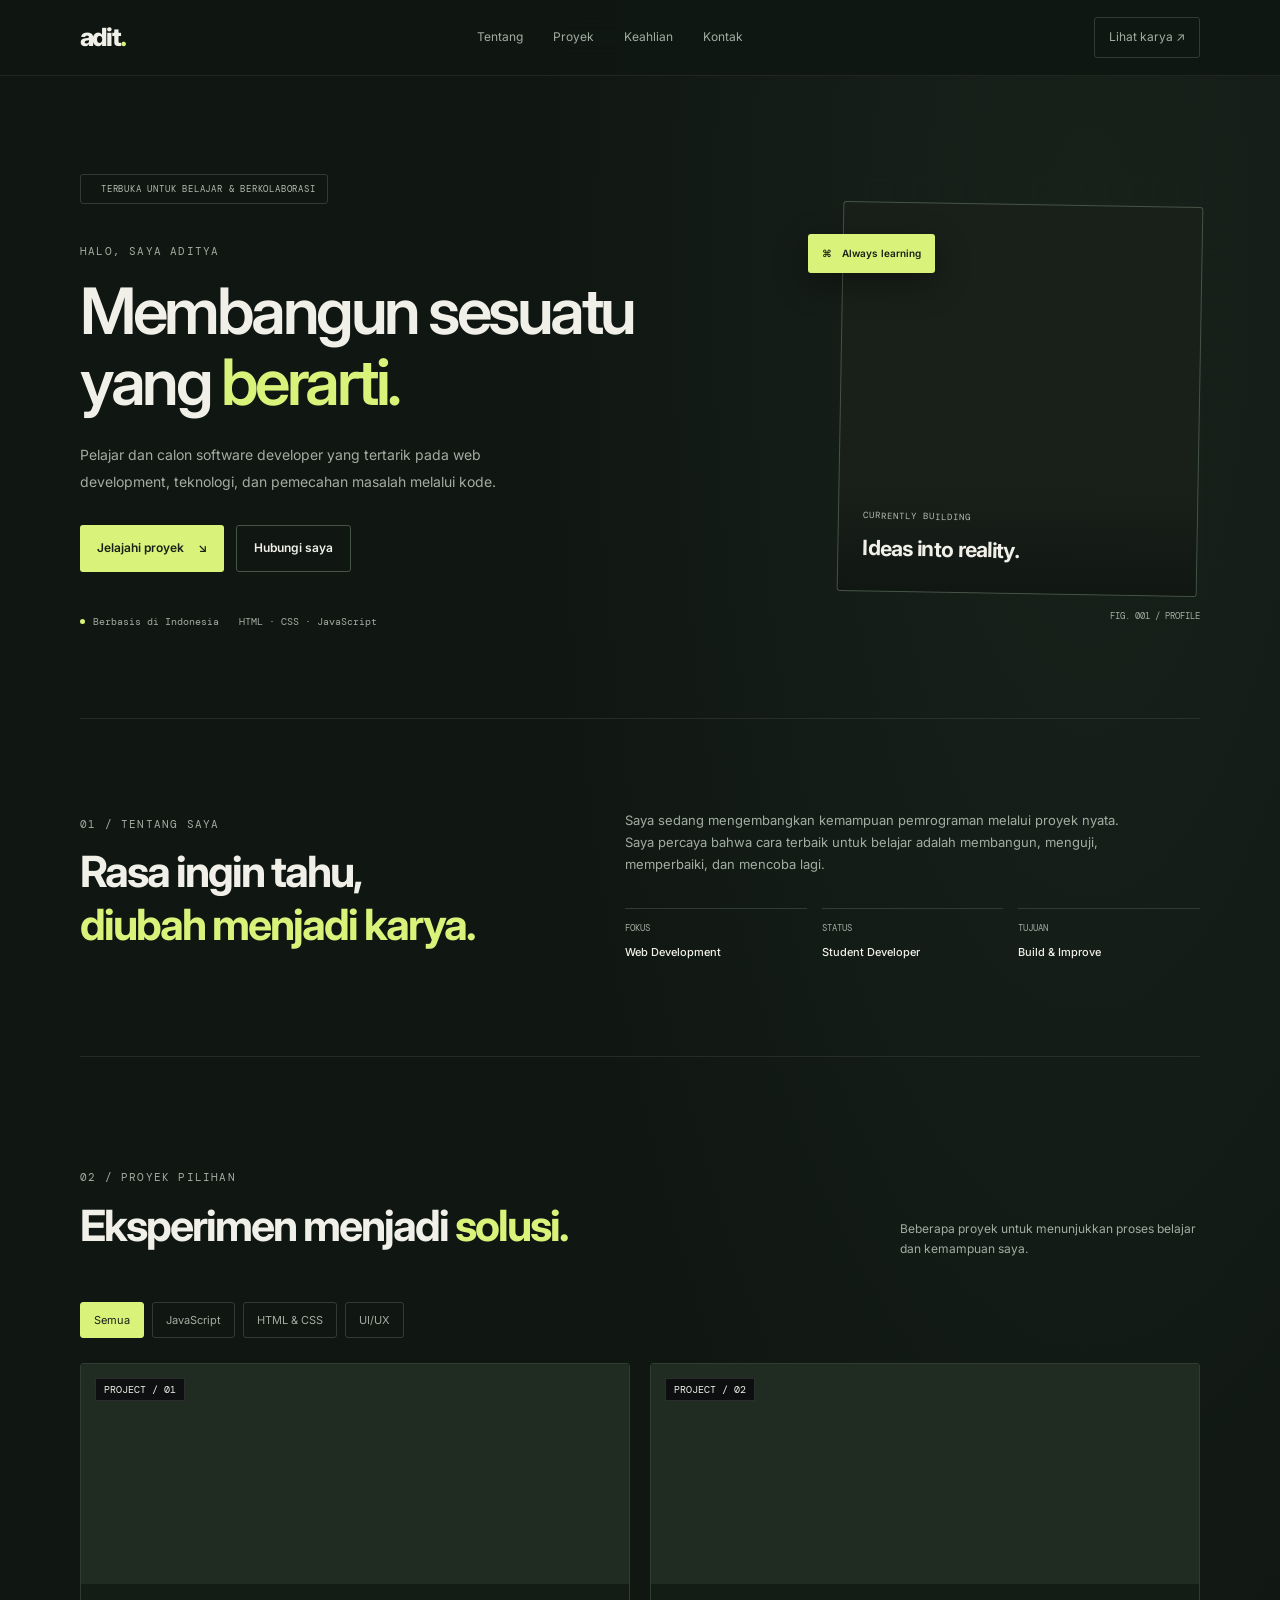
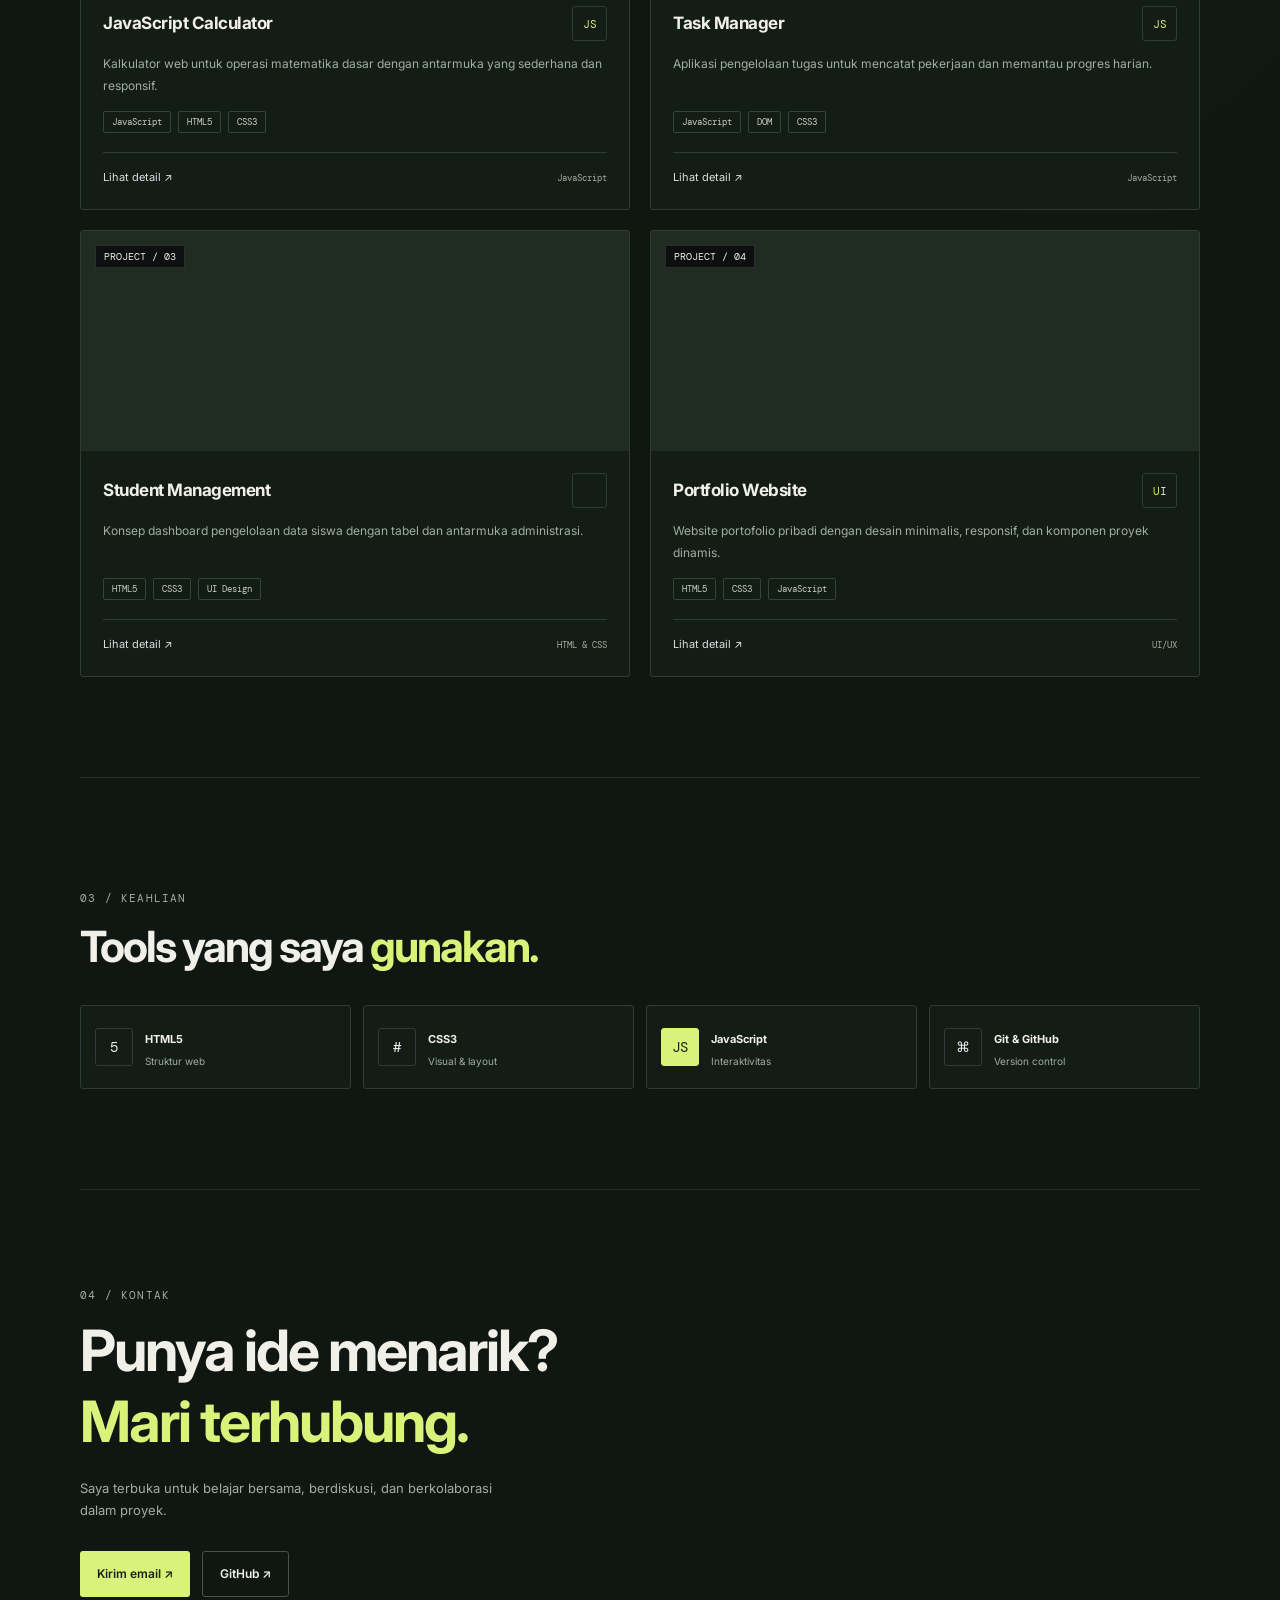
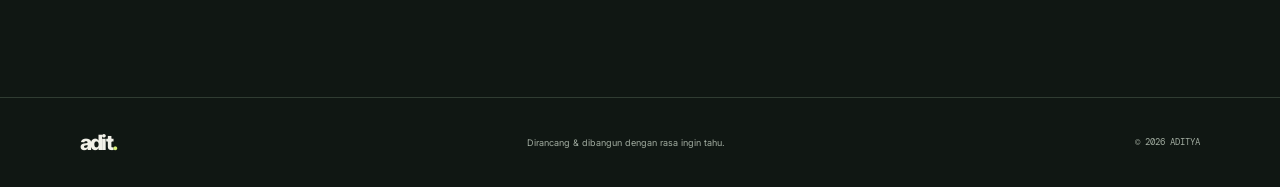
==== index.html @ 9480de7c "Initial commit: portfolio website" ====
<!doctype html>
<html lang="id">
  <head>
    <meta charset="UTF-8" />
    <meta name="viewport" content="width=device-width, initial-scale=1.0" />
    <meta name="theme-color" content="#0b0b0d" />
    <meta
      name="description"
      content="Portofolio Aditya — Web Developer yang membangun proyek digital."
    />
    <title>Aditya — Developer Portfolio</title>

    <link rel="preconnect" href="https://fonts.googleapis.com" />
    <link rel="preconnect" href="https://fonts.gstatic.com" crossorigin />
    <link
      href="https://fonts.googleapis.com/css2?family=DM+Mono:wght@400;500&family=Inter:wght@400;500;600;700;800&display=swap"
      rel="stylesheet"
    />
    <link rel="stylesheet" href="style.css" />
  </head>
  <body>
    <header class="navbar">
      <a class="brand" href="#home">adit<span>.</span></a>
      <nav>
        <a href="#about">Tentang</a>
        <a href="#projects">Proyek</a>
        <a href="#skills">Keahlian</a>
        <a href="#contact">Kontak</a>
      </nav>
      <a class="nav-cta" href="#projects">Lihat karya ↗</a>
    </header>

    <main>
      <section class="hero section" id="home">
        <div class="hero-copy">
          <div class="status">
            <span></span> TERBUKA UNTUK BELAJAR & BERKOLABORASI
          </div>
          <p class="eyebrow">HALO, SAYA ADITYA</p>
          <h1>Membangun sesuatu<br />yang <span>berarti.</span></h1>
          <p class="hero-desc">
            Pelajar dan calon software developer yang tertarik pada web
            development, teknologi, dan pemecahan masalah melalui kode.
          </p>
          <div class="hero-actions">
            <a class="button button-primary" href="#projects"
              >Jelajahi proyek <span>↘</span></a
            >
            <a class="button button-ghost" href="#contact">Hubungi saya</a>
          </div>
          <div class="hero-meta">
            <span><i></i> Berbasis di Indonesia</span>
            <span>HTML · CSS · JavaScript</span>
          </div>
        </div>

        <div class="hero-visual">
          <div class="visual-grid"></div>
          <div class="profile-frame">
            <!-- Ganti URL ini dengan foto kamu nanti -->
            <img
              src="https://images.unsplash.com/photo-1517841905240-472988babdf9?auto=format&fit=crop&w=700&q=80"
              alt="Foto profil sementara"
              onerror="this.style.display = 'none'"
            />
            <div class="profile-overlay">
              <span class="mono">CURRENTLY BUILDING</span>
              <strong>Ideas into reality.</strong>
            </div>
          </div>
          <div class="floating-card"><span>⌘</span> Always learning</div>
          <span class="visual-index mono">FIG. 001 / PROFILE</span>
        </div>
      </section>

      <section class="about section" id="about">
        <div class="section-heading">
          <p class="eyebrow">01 / TENTANG SAYA</p>
          <h2>Rasa ingin tahu,<br /><span>diubah menjadi karya.</span></h2>
        </div>
        <div class="about-content">
          <p>
            Saya sedang mengembangkan kemampuan pemrograman melalui proyek
            nyata. Saya percaya bahwa cara terbaik untuk belajar adalah
            membangun, menguji, memperbaiki, dan mencoba lagi.
          </p>
          <div class="about-facts">
            <div>
              <span class="mono">FOKUS</span><strong>Web Development</strong>
            </div>
            <div>
              <span class="mono">STATUS</span><strong>Student Developer</strong>
            </div>
            <div>
              <span class="mono">TUJUAN</span><strong>Build & Improve</strong>
            </div>
          </div>
        </div>
      </section>

      <section class="projects section" id="projects">
        <div class="section-heading project-heading">
          <div>
            <p class="eyebrow">02 / PROYEK PILIHAN</p>
            <h2>Eksperimen menjadi <span>solusi.</span></h2>
          </div>
          <p class="section-note">
            Beberapa proyek untuk menunjukkan proses belajar dan kemampuan saya.
          </p>
        </div>

        <div class="filters" id="filters">
          <button class="filter active" data-filter="all">Semua</button>
          <button class="filter" data-filter="JavaScript">JavaScript</button>
          <button class="filter" data-filter="HTML & CSS">HTML & CSS</button>
          <button class="filter" data-filter="UI/UX">UI/UX</button>
        </div>
        <div class="project-grid" id="project-grid"></div>
      </section>

      <section class="skills section" id="skills">
        <div class="section-heading">
          <p class="eyebrow">03 / KEAHLIAN</p>
          <h2>Tools yang saya <span>gunakan.</span></h2>
        </div>
        <div class="skills-grid">
          <div class="skill">
            <span class="skill-icon">5</span>
            <div>
              <strong>HTML5</strong>
              <p>Struktur web</p>
            </div>
          </div>
          <div class="skill">
            <span class="skill-icon">#</span>
            <div>
              <strong>CSS3</strong>
              <p>Visual & layout</p>
            </div>
          </div>
          <div class="skill">
            <span class="skill-icon js-icon">JS</span>
            <div>
              <strong>JavaScript</strong>
              <p>Interaktivitas</p>
            </div>
          </div>
          <div class="skill">
            <span class="skill-icon">⌘</span>
            <div>
              <strong>Git & GitHub</strong>
              <p>Version control</p>
            </div>
          </div>
        </div>
      </section>

      <section class="contact section" id="contact">
        <p class="eyebrow">04 / KONTAK</p>
        <h2>Punya ide menarik?<br /><span>Mari terhubung.</span></h2>
        <p>
          Saya terbuka untuk belajar bersama, berdiskusi, dan berkolaborasi
          dalam proyek.
        </p>
        <div class="contact-actions">
          <a
            class="button button-primary"
            id="email-link"
            href="mailto:emailkamu@example.com"
            >Kirim email ↗</a
          >
          <a
            class="button button-ghost"
            id="github-link"
            href="https://github.com/"
            target="_blank"
            rel="noopener noreferrer"
            >GitHub ↗</a
          >
        </div>
      </section>
    </main>

    <footer>
      <a class="brand" href="#home">adit<span>.</span></a>
      <p>Dirancang & dibangun dengan rasa ingin tahu.</p>
      <span class="mono">© <span id="year"></span> ADITYA</span>
    </footer>

    <dialog id="project-dialog">
      <div class="dialog-top">
        <span class="eyebrow">DETAIL PROYEK</span>
        <button class="close-dialog" aria-label="Tutup detail">✕</button>
      </div>
      <div id="dialog-content"></div>
    </dialog>

    <script src="script.js"></script>
  </body>
</html>
---- style.css ----
﻿:root {
  --bg: #101713;
  --panel: #171f19;
  --panel-hover: #202b22;
  --text: #f1f0e8;
  --muted: #a2ada1;
  --line: #303c32;
  --accent: #d9f27a;
  --font: "Inter", sans-serif;
  --mono: "DM Mono", monospace;
}

* {
  box-sizing: border-box;
}

html {
  scroll-behavior: smooth;
  scroll-padding-top: 90px;
}

body {
  margin: 0;
  background:
    radial-gradient(ellipse at 85% 8%, #26372a55, transparent 36%), var(--bg);
  color: var(--text);
  font-family: var(--font);
  line-height: 1.7;
  -webkit-font-smoothing: antialiased;
  overflow-wrap: break-word;
}

a {
  color: inherit;
  text-decoration: none;
}

button {
  font: inherit;
}

::selection {
  background: var(--accent);
  color: #111;
}

.mono,
.eyebrow {
  font-family: var(--mono);
}

span {
  color: inherit;
}

.section {
  width: min(1120px, calc(100% - 64px));
  margin-inline: auto;
}

.eyebrow {
  color: var(--muted);
  font-size: 11px;
  letter-spacing: 1.2px;
}

.navbar {
  height: 76px;
  padding: 0 max(32px, calc((100vw - 1120px) / 2));
  border-bottom: 1px solid #ffffff12;
  display: flex;
  align-items: center;
  justify-content: space-between;
  position: sticky;
  top: 0;
  z-index: 10;
  background: rgb(16 23 19 / 96%);
  backdrop-filter: blur(16px);
}

.brand {
  font-size: 25px;
  font-weight: 800;
  letter-spacing: -1.8px;
}

.brand span {
  color: var(--accent);
}

.navbar nav {
  display: flex;
  gap: 30px;
}

.navbar nav a,
.nav-cta {
  font-size: 12px;
  color: var(--muted);
  transition: color 0.2s;
}

.navbar nav a {
  padding: 8px 0;
}

.navbar nav a:hover,
.navbar nav a:focus-visible,
.nav-cta:hover {
  color: var(--accent);
}

.nav-cta {
  border: 1px solid var(--line);
  border-radius: 3px;
  padding: 9px 14px;
}

.hero {
  min-height: 620px;
  padding-top: 94px;
  padding-bottom: 90px;
  display: grid;
  grid-template-columns: 1.2fr 0.8fr;
  align-items: center;
  gap: 56px;
}

.status {
  display: inline-flex;
  gap: 9px;
  align-items: center;
  margin-bottom: 27px;
  padding: 8px 11px;
  border: 1px solid var(--line);
  border-radius: 3px;
  color: #b0bdb0;
  font: 9px var(--mono);
  letter-spacing: 0.8px;
}

.status i {
  width: 7px;
  height: 7px;
  border-radius: 50%;
  background: var(--accent);
  box-shadow: 0 0 12px #d9f27a40;
}

.hero h1 {
  margin: 14px 0 24px;
  font-size: clamp(42px, 5vw, 64px);
  line-height: 1.12;
  letter-spacing: -3.5px;
  font-weight: 600;
}

.hero h1 span,
h2 span {
  color: var(--accent);
}

.hero-desc {
  max-width: 470px;
  color: var(--muted);
  font-size: 14px;
  line-height: 1.9;
}

.hero-actions,
.contact-actions {
  display: flex;
  flex-wrap: wrap;
  gap: 12px;
  margin-top: 30px;
}

.button {
  display: inline-flex;
  align-items: center;
  gap: 14px;
  padding: 12px 17px;
  border-radius: 3px;
  font-size: 12px;
  font-weight: 600;
  transition: 0.2s;
}

.button-primary {
  background: var(--accent);
  color: #182017;
}

.button-primary:hover {
  background: #e5f8a9;
  transform: translateY(-2px);
}

.button-ghost {
  border: 1px solid #465448;
  color: var(--text);
}

.button-ghost:hover {
  background: var(--panel-hover);
}

.hero-meta {
  display: flex;
  flex-wrap: wrap;
  gap: 20px;
  margin-top: 43px;
  color: var(--muted);
  font: 10px var(--mono);
}

.hero-meta span:first-child {
  display: flex;
  align-items: center;
  gap: 8px;
}

.hero-meta i {
  width: 5px;
  height: 5px;
  border-radius: 50%;
  background: var(--accent);
}

.hero-visual {
  position: relative;
  justify-self: end;
  width: 100%;
  max-width: 360px;
}

.visual-grid {
  position: absolute;
  inset: -25px -25px 25px 25px;
  opacity: 0.2;
  background-image:
    linear-gradient(#29292e 1px, transparent 1px),
    linear-gradient(90deg, #29292e 1px, transparent 1px);
  background-size: 24px 24px;
}

.profile-frame {
  position: relative;
  height: 390px;
  overflow: hidden;
  border: 1px solid #465448;
  border-radius: 3px;
  background: #191f19;
  transform: rotate(1deg);
}

.profile-frame img {
  width: 100%;
  height: 100%;
  object-fit: cover;
  filter: grayscale(35%) brightness(0.75) sepia(10%);
}

.profile-overlay {
  position: absolute;
  inset: auto 0 0;
  display: grid;
  gap: 7px;
  padding: 24px;
  background: linear-gradient(transparent, #101713f5);
}

.profile-overlay .mono {
  color: #b3bdb0;
  font-size: 9px;
  letter-spacing: 1px;
}

.profile-overlay strong {
  font-size: 21px;
  letter-spacing: -0.7px;
}

.floating-card {
  position: absolute;
  top: 30px;
  left: -32px;
  padding: 11px 14px;
  background: var(--accent);
  color: #182017;
  border-radius: 3px;
  box-shadow: 0 10px 35px #0005;
  font-size: 10px;
  font-weight: 600;
}

.floating-card span {
  margin-right: 7px;
}

.visual-index {
  position: absolute;
  right: 0;
  bottom: -30px;
  color: var(--muted);
  font-size: 9px;
}

.about {
  display: grid;
  grid-template-columns: 0.9fr 1.1fr;
  gap: 75px;
  padding-top: 85px;
  padding-bottom: 85px;
  border-top: 1px solid #ffffff15;
  border-bottom: 1px solid #ffffff15;
}

h2 {
  margin: 12px 0 20px;
  font-size: clamp(30px, 3.4vw, 43px);
  line-height: 1.23;
  letter-spacing: -2px;
}

.about-content > p {
  max-width: 510px;
  margin-top: 5px;
  color: var(--muted);
  font-size: 13px;
}

.about-facts {
  display: grid;
  grid-template-columns: repeat(3, minmax(0, 1fr));
  gap: 15px;
  margin-top: 33px;
}

.about-facts div {
  display: grid;
  gap: 7px;
  padding-top: 12px;
  border-top: 1px solid var(--line);
}

.about-facts span {
  color: var(--muted);
  font-size: 9px;
}

.about-facts strong {
  font-size: 11px;
  font-weight: 500;
}

.projects,
.skills {
  padding-top: 100px;
  padding-bottom: 100px;
}

.project-heading {
  display: flex;
  align-items: end;
  justify-content: space-between;
  gap: 35px;
}

.section-note {
  max-width: 300px;
  color: var(--muted);
  font-size: 12px;
}

.filters {
  display: flex;
  flex-wrap: wrap;
  gap: 8px;
  margin: 30px 0 25px;
}

.filter {
  padding: 8px 13px;
  border: 1px solid var(--line);
  border-radius: 3px;
  background: transparent;
  color: var(--muted);
  font-size: 11px;
  cursor: pointer;
}

.filter:hover,
.filter.active {
  border-color: var(--accent);
  background: var(--accent);
  color: #182017;
}

.project-grid {
  display: grid;
  grid-template-columns: repeat(2, minmax(0, 1fr));
  gap: 20px;
}

.project-card {
  min-width: 0;
  overflow: hidden;
  border: 1px solid var(--line);
  border-radius: 3px;
  background: #141c16;
  transition:
    border-color 0.25s,
    transform 0.25s;
}

.project-card:hover {
  border-color: #82956b;
  transform: translateY(-3px);
}

.project-image {
  position: relative;
  height: 220px;
  overflow: hidden;
  background: #202b22;
}

.project-image img {
  width: 100%;
  height: 100%;
  object-fit: cover;
  filter: grayscale(25%) brightness(0.82);
  transition:
    transform 0.5s,
    filter 0.3s;
}

.project-card:hover .project-image img {
  transform: scale(1.04);
  filter: grayscale(0%) brightness(0.95);
}

.project-number {
  position: absolute;
  top: 14px;
  left: 14px;
  padding: 4px 8px;
  border: 1px solid #ffffff20;
  background: #0b0b0ddd;
  font: 10px var(--mono);
}

.project-body {
  padding: 22px;
}

.project-top {
  display: flex;
  align-items: center;
  justify-content: space-between;
  gap: 10px;
}

.project-top h3 {
  margin: 0;
  font-size: 17px;
  letter-spacing: -0.5px;
}

.project-icon {
  display: grid;
  place-items: center;
  flex-shrink: 0;
  width: 35px;
  height: 35px;
  border: 1px solid var(--line);
  border-radius: 3px;
  color: var(--accent);
  font: 11px var(--mono);
}

.project-body > p {
  min-height: 43px;
  color: var(--muted);
  font-size: 12px;
  line-height: 1.8;
}

.tags {
  display: flex;
  flex-wrap: wrap;
  gap: 7px;
  margin-top: 15px;
}

.tag {
  padding: 4px 8px;
  border: 1px solid #354438;
  border-radius: 2px;
  color: #c5d1c0;
  font: 9px var(--mono);
}

.project-bottom {
  display: flex;
  align-items: center;
  justify-content: space-between;
  gap: 10px;
  margin-top: 19px;
  padding-top: 15px;
  border-top: 1px solid var(--line);
}

.project-bottom button,
.project-bottom a {
  padding: 0;
  border: 0;
  background: none;
  color: #dddde2;
  font-size: 11px;
  cursor: pointer;
}

.project-bottom button:hover,
.project-bottom a:hover {
  color: var(--accent);
}

.project-bottom .project-category {
  color: var(--muted);
  font: 9px var(--mono);
}

.skills {
  border-top: 1px solid #ffffff15;
}

.skills-grid {
  display: grid;
  grid-template-columns: repeat(4, minmax(0, 1fr));
  gap: 12px;
  margin-top: 32px;
}

.skill {
  display: flex;
  align-items: center;
  gap: 12px;
  min-width: 0;
  padding: 18px 14px;
  border: 1px solid var(--line);
  border-radius: 3px;
  background: #141c16;
}

.skill-icon {
  display: grid;
  place-items: center;
  flex-shrink: 0;
  width: 38px;
  height: 38px;
  border: 1px solid #36363c;
  border-radius: 3px;
  color: #eeeef1;
  font: 14px var(--mono);
}

.js-icon {
  border-color: var(--accent);
  background: var(--accent);
  color: #182017;
}

.skill strong {
  font-size: 11px;
}

.skill p {
  margin: 2px 0 0;
  color: var(--muted);
  font-size: 10px;
}

.contact {
  padding-top: 85px;
  padding-bottom: 100px;
  border-top: 1px solid #ffffff15;
}

.contact h2 {
  font-size: clamp(36px, 5vw, 57px);
}

.contact > p:not(.eyebrow) {
  max-width: 420px;
  color: var(--muted);
  font-size: 13px;
}

footer {
  display: flex;
  align-items: center;
  justify-content: space-between;
  gap: 20px;
  min-height: 90px;
  padding: 22px max(32px, calc((100vw - 1120px) / 2));
  border-top: 1px solid var(--line);
}

footer .brand {
  font-size: 21px;
}

footer p,
footer .mono {
  color: var(--muted);
  font-size: 9px;
}

dialog {
  width: min(560px, calc(100% - 32px));
  max-height: 85vh;
  overflow: auto;
  padding: 25px;
  border: 1px solid #465448;
  border-radius: 4px;
  background: #141c16;
  color: var(--text);
}

dialog::backdrop {
  background: #000b;
  backdrop-filter: blur(5px);
}

.dialog-top {
  display: flex;
  align-items: center;
  justify-content: space-between;
  gap: 12px;
  margin-bottom: 24px;
}

.close-dialog {
  padding: 8px 11px;
  border: 1px solid var(--line);
  border-radius: 3px;
  background: transparent;
  color: var(--text);
  cursor: pointer;
}

#dialog-content h2 {
  font-size: 29px;
}

#dialog-content p {
  color: var(--muted);
  font-size: 13px;
}

.dialog-links {
  display: flex;
  flex-wrap: wrap;
  gap: 10px;
  margin-top: 25px;
}

#project-dialog {
  border-color: #465448;
}

@media (max-width: 850px) {
  .navbar {
    padding-inline: 24px;
  }

  .navbar nav {
    gap: 16px;
  }

  .nav-cta {
    display: none;
  }

  .section {
    width: calc(100% - 48px);
  }

  .hero {
    grid-template-columns: 1fr 0.75fr;
    gap: 28px;
    padding-top: 75px;
  }

  .hero h1 {
    letter-spacing: -2.5px;
  }

  .profile-frame {
    height: 330px;
  }

  .about {
    gap: 35px;
  }

  .skills-grid {
    grid-template-columns: repeat(2, minmax(0, 1fr));
  }
}

@media (max-width: 600px) {
  html {
    scroll-padding-top: 120px;
  }

  .navbar {
    height: auto;
    min-height: 64px;
    flex-wrap: wrap;
    gap: 8px;
    padding: 12px 16px;
  }

  .brand {
    font-size: 23px;
  }

  .navbar nav {
    order: 3;
    display: flex;
    justify-content: space-between;
    gap: 4px;
    width: 100%;
  }

  .navbar nav a {
    padding: 10px 4px;
    font-size: 11px;
    white-space: nowrap;
  }

  .section {
    width: calc(100% - 32px);
  }

  .hero {
    min-height: auto;
    grid-template-columns: minmax(0, 1.15fr) minmax(0, 0.85fr);
    align-items: center;
    gap: 14px;
    padding-top: 38px;
    padding-bottom: 48px;
  }

  .hero-copy {
    min-width: 0;
  }

  .status {
    display: inline-flex;
    align-items: center;
    gap: 6px;
    margin-bottom: 14px;
    padding: 6px 7px;
    font-size: 8px;
    letter-spacing: 0;
  }

  .hero h1 {
    margin: 10px 0 14px;
    font-size: clamp(24px, 6.5vw, 36px);
    line-height: 1.15;
    letter-spacing: -1px;
    overflow-wrap: anywhere;
  }

  .hero-desc {
    font-size: 11px;
    line-height: 1.7;
  }

  .hero-actions {
    display: flex;
    flex-direction: row;
    flex-wrap: wrap;
    align-items: center;
    gap: 8px;
    margin-top: 18px;
  }

  .hero-actions .button {
    justify-content: center;
    flex: 0 1 auto;
    gap: 6px;
    min-height: 36px;
    padding: 8px 9px;
    font-size: 9px;
    text-align: center;
    white-space: nowrap;
  }

  .hero-meta {
    display: flex;
    flex-wrap: wrap;
    gap: 8px;
    margin-top: 18px;
    font-size: 9px;
    line-height: 1.7;
  }

  .contact-actions {
    gap: 10px;
    margin-top: 22px;
  }

  .button {
    min-height: 44px;
    padding: 11px 13px;
  }

  .hero-visual {
    justify-self: center;
    align-self: center;
    width: 100%;
    max-width: 320px;
    min-width: 0;
  }

  .visual-grid {
    inset: -10px -6px 15px 10px;
  }

  .profile-frame {
    height: clamp(170px, 48vw, 260px);
    transform: none;
  }

  .profile-frame img {
    object-fit: cover;
  }

  .floating-card {
    top: 10px;
    left: 4px;
    max-width: calc(100% - 8px);
    padding: 7px 8px;
    font-size: 8px;
  }

  .profile-overlay {
    padding: 12px;
  }

  .profile-overlay .mono {
    font-size: 8px;
  }

  .profile-overlay strong {
    font-size: 15px;
    overflow-wrap: anywhere;
  }

  .visual-index {
    bottom: -23px;
    font-size: 8px;
  }

  .about {
    grid-template-columns: 1fr;
    gap: 12px;
    padding-top: 55px;
    padding-bottom: 55px;
  }

  .about-facts {
    grid-template-columns: 1fr;
    gap: 12px;
    margin-top: 25px;
  }

  .projects,
  .skills {
    padding-top: 60px;
    padding-bottom: 60px;
  }

  .project-heading {
    display: block;
  }

  .section-note {
    margin-top: 10px;
  }

  .filters {
    gap: 7px;
    margin-top: 22px;
  }

  .filter {
    min-height: 38px;
    padding: 8px 10px;
  }

  .project-grid {
    grid-template-columns: 1fr;
    gap: 16px;
  }

  .project-image {
    height: clamp(160px, 55vw, 220px);
  }

  .project-body {
    padding: 17px;
  }

  .project-top {
    align-items: flex-start;
  }

  .project-top h3 {
    font-size: 16px;
  }

  .project-body > p {
    min-height: 0;
  }

  .project-bottom {
    flex-wrap: wrap;
  }

  .skills-grid {
    grid-template-columns: repeat(2, minmax(0, 1fr));
    gap: 8px;
  }

  .skill {
    gap: 8px;
    padding: 12px 8px;
  }

  .skill-icon {
    width: 28px;
    height: 28px;
    font-size: 12px;
  }

  .skill strong {
    font-size: 10px;
    overflow-wrap: anywhere;
  }

  .skill p {
    font-size: 9px;
  }

  .contact {
    padding-top: 60px;
    padding-bottom: 65px;
  }

  .contact h2 {
    font-size: clamp(32px, 9vw, 43px);
    letter-spacing: -1.5px;
  }

  footer {
    flex-wrap: wrap;
    gap: 12px;
    padding: 20px 16px;
  }

  footer p {
    order: 3;
    width: 100%;
    margin: 0;
  }

  dialog {
    padding: 18px;
    max-height: 80vh;
  }

  #dialog-content h2 {
    font-size: 25px;
  }
}

@media (max-width: 360px) {
  .navbar {
    padding-inline: 12px;
  }

  .navbar nav a {
    padding-inline: 2px;
    font-size: 10px;
  }

  .section {
    width: calc(100% - 28px);
  }

  .hero h1 {
    font-size: 35px;
    letter-spacing: -1.5px;
  }

  .hero-actions {
    flex-direction: column;
    align-items: stretch;
  }

  .hero-actions .button {
    justify-content: center;
    width: 100%;
  }

  .skills-grid {
    grid-template-columns: 1fr;
  }
}

@media (prefers-reduced-motion: no-preference) {
  .hero-copy {
    animation: enter-up 0.65s ease-out both;
  }

  .hero-visual {
    animation: enter-up 0.8s 0.12s ease-out both;
  }

  @keyframes enter-up {
    from {
      opacity: 0;
      transform: translateY(14px);
    }

    to {
      opacity: 1;
      transform: translateY(0);
    }
  }
}

@media (prefers-reduced-motion: reduce) {
  *,
  *::before,
  *::after {
    scroll-behavior: auto !important;
    animation: none !important;
    transition: none !important;
  }
}

@media (min-width: 1400px) {
  .hero {
    min-height: 680px;
  }
}
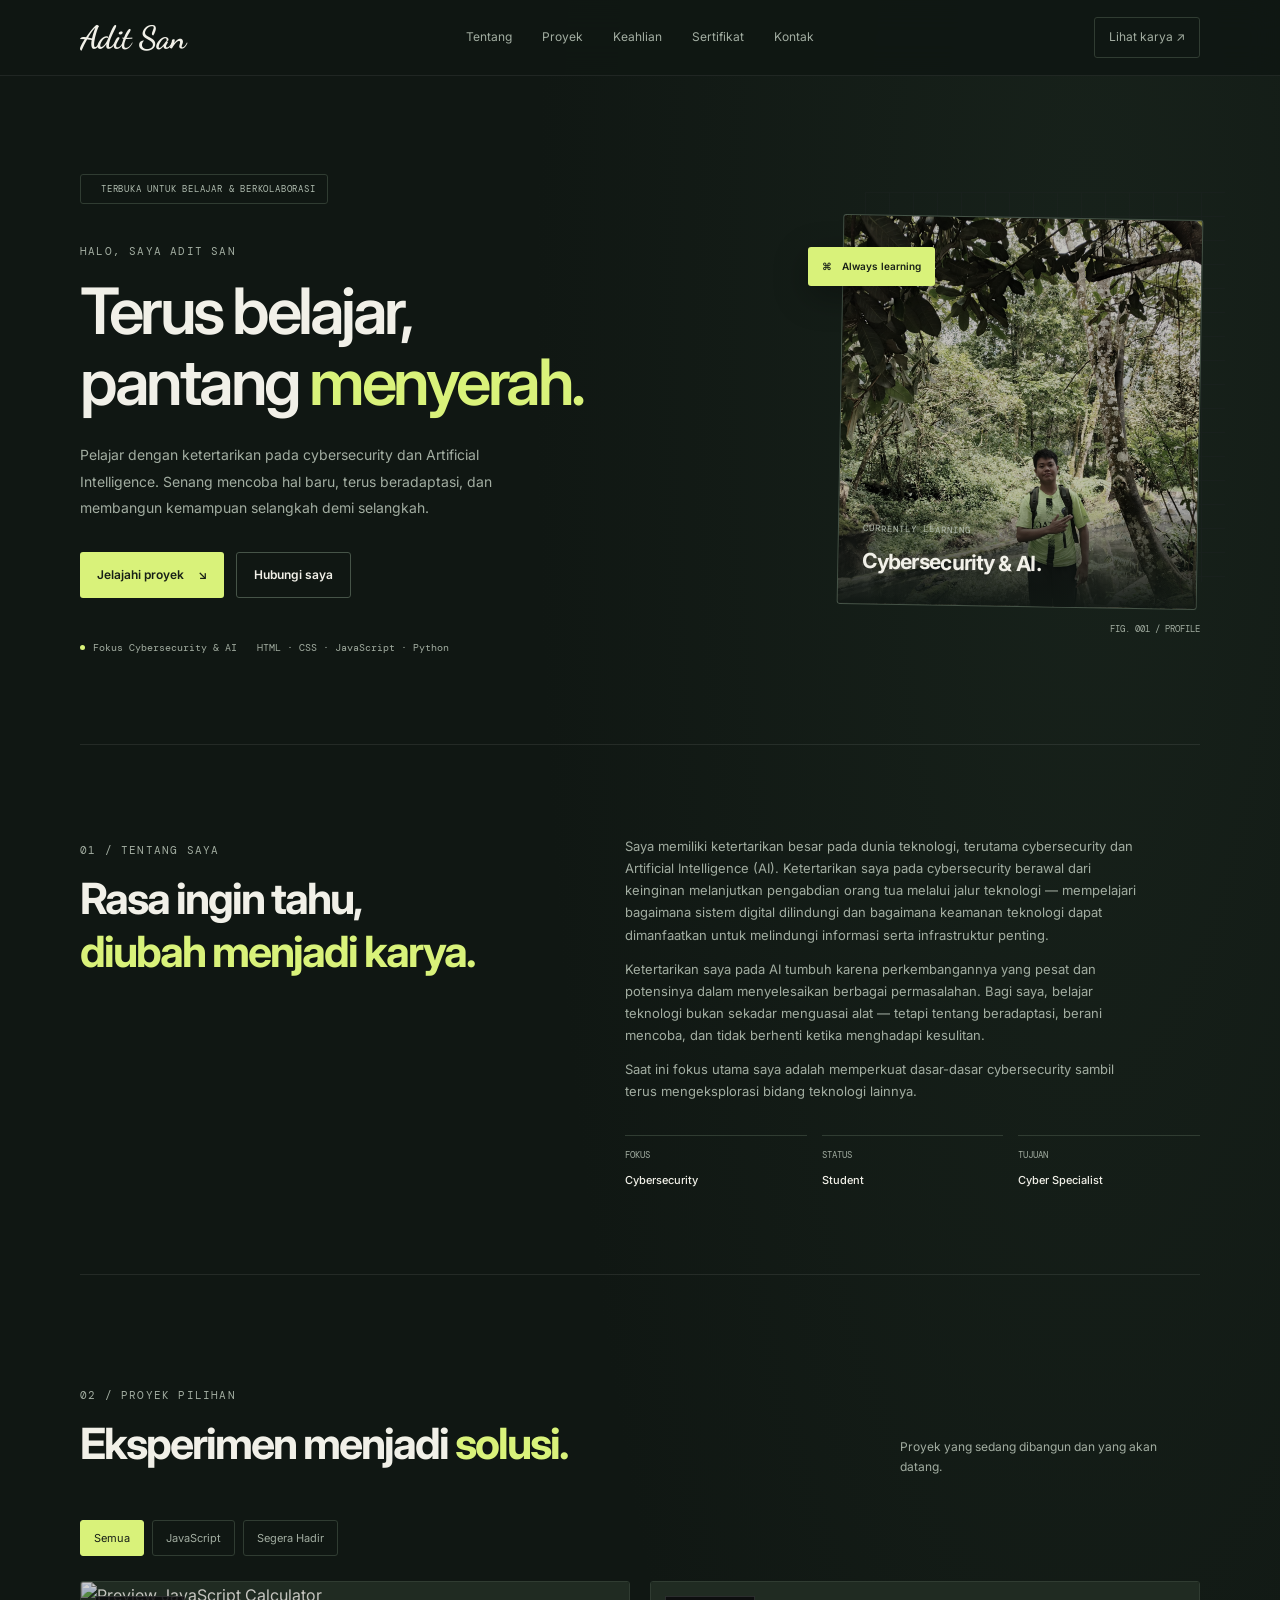
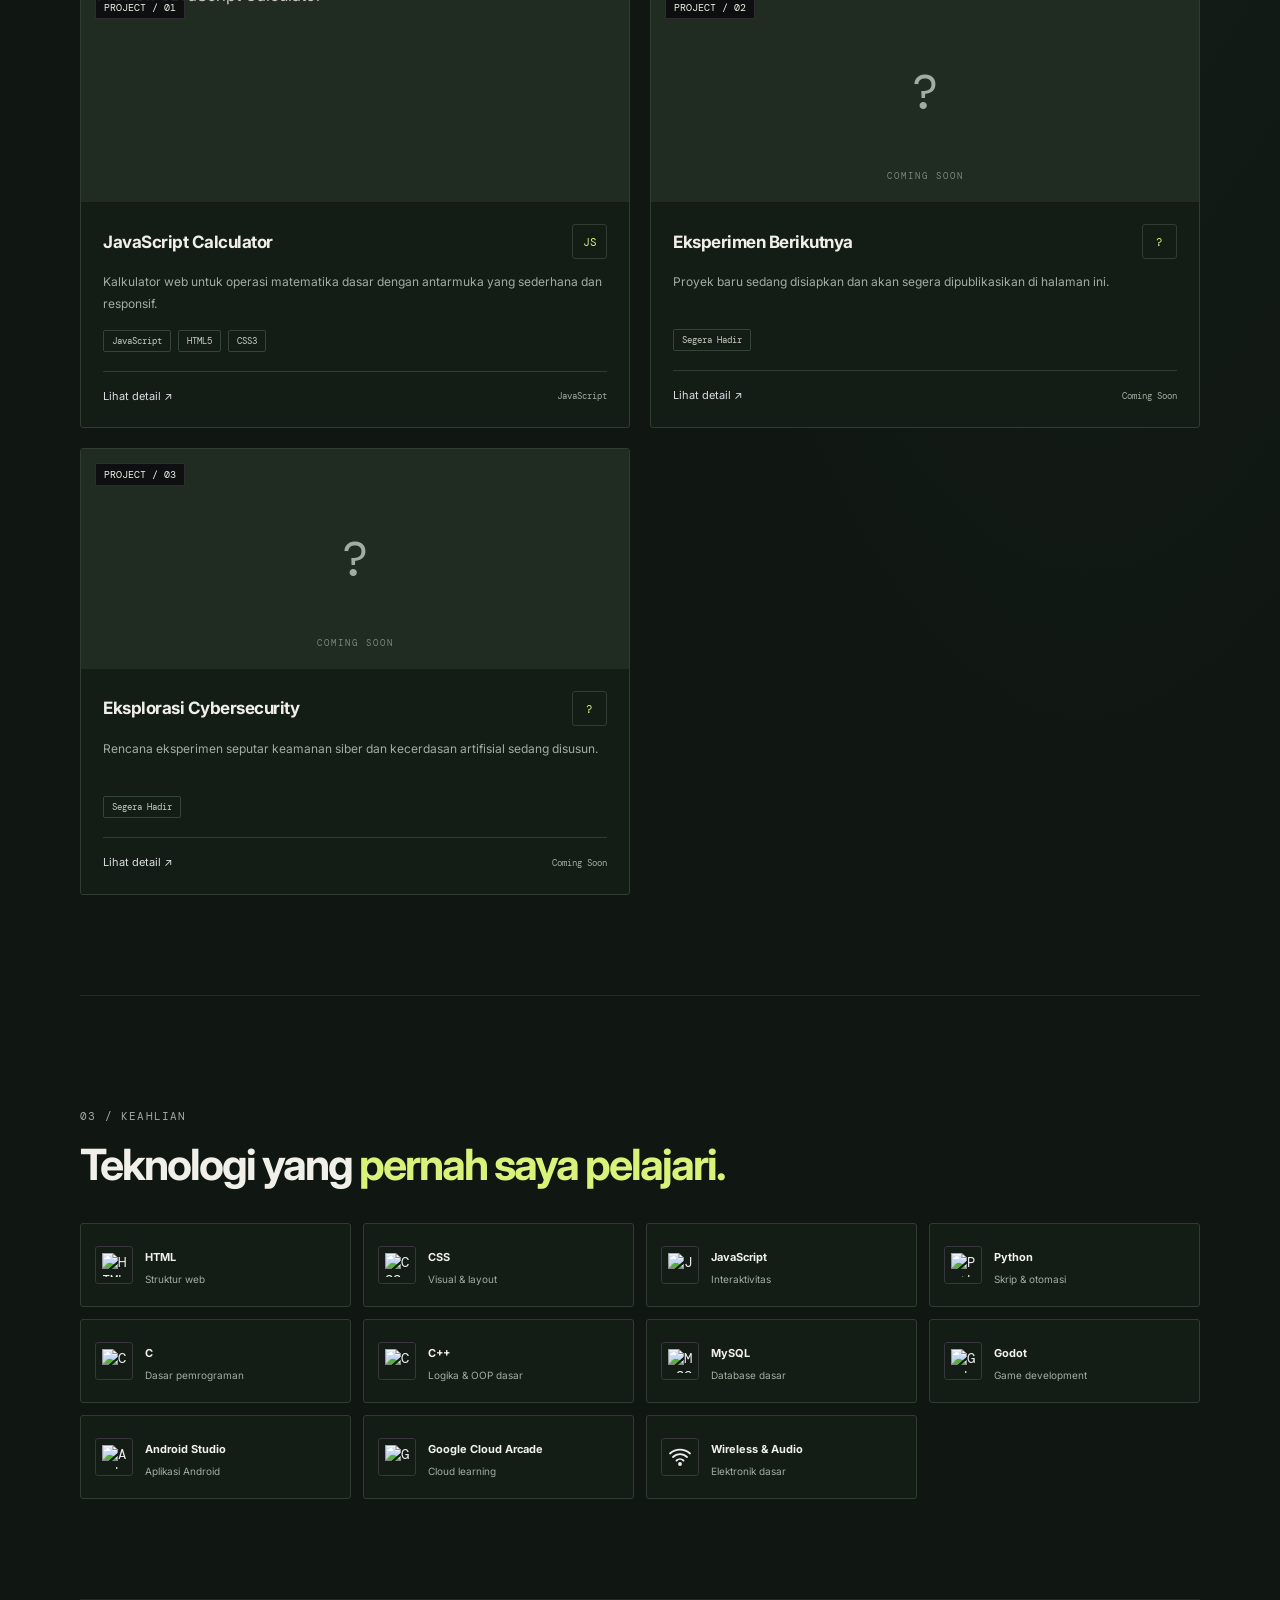
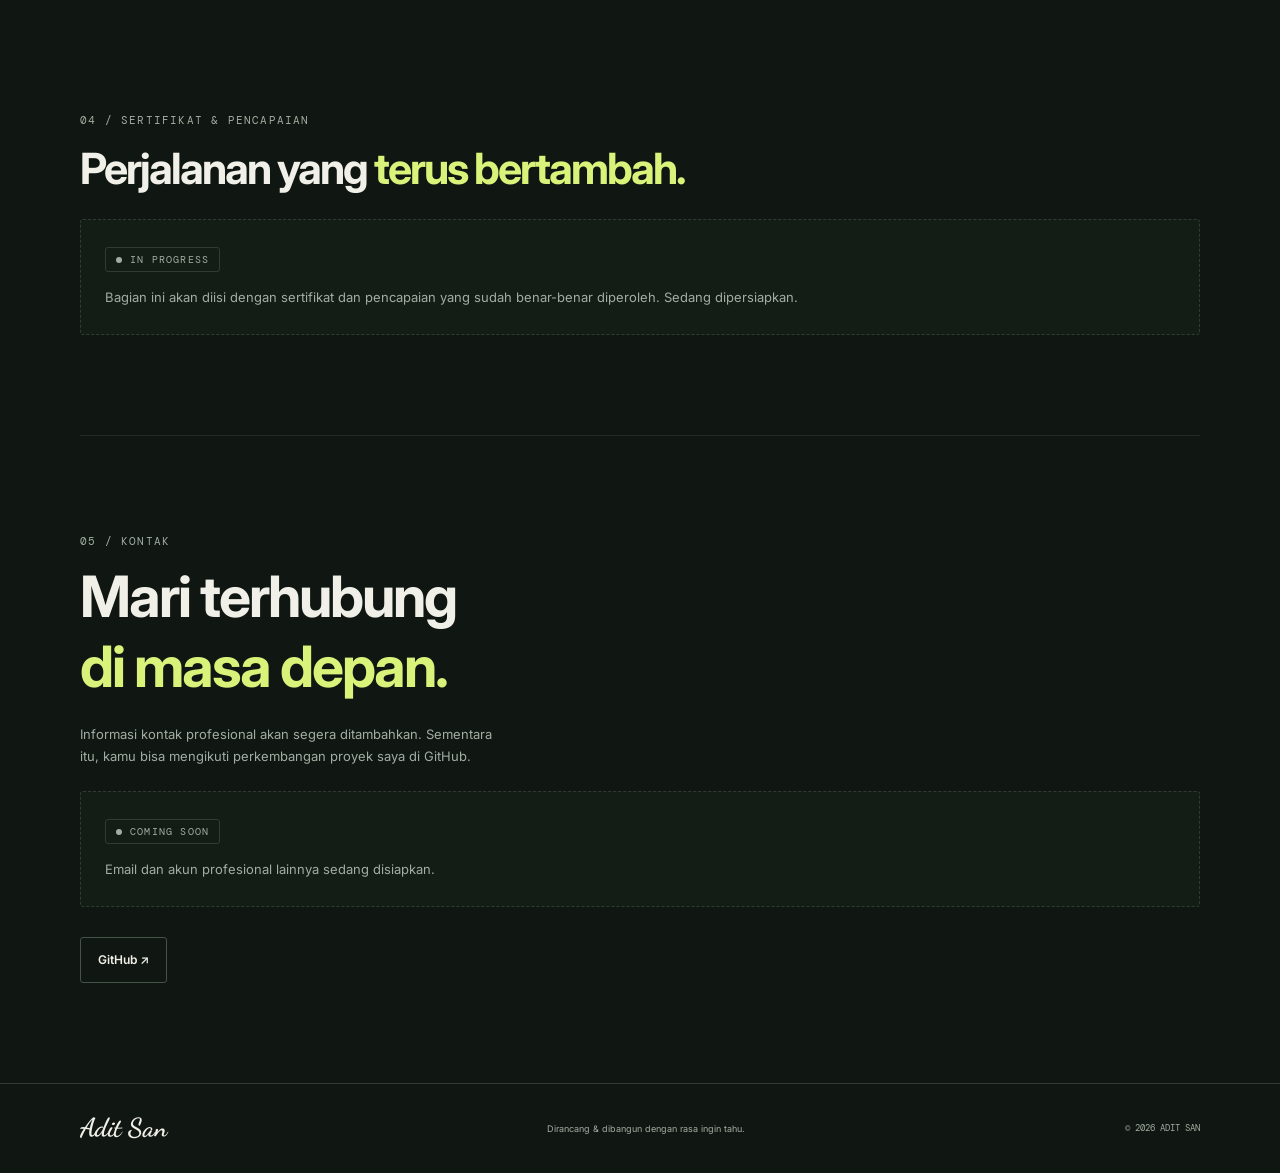
==== commit 3f9cdcfb: "Add profile photo" ====
--- a/index.html
+++ b/index.html
@@ -6,25 +6,26 @@
     <meta name="theme-color" content="#0b0b0d" />
     <meta
       name="description"
-      content="Portofolio Aditya — Web Developer yang membangun proyek digital."
+      content="Portofolio Adit San — pelajar dengan minat pada cybersecurity dan Artificial Intelligence."
     />
-    <title>Aditya — Developer Portfolio</title>
+    <title>Adit San — Portfolio</title>
 
     <link rel="preconnect" href="https://fonts.googleapis.com" />
     <link rel="preconnect" href="https://fonts.gstatic.com" crossorigin />
     <link
-      href="https://fonts.googleapis.com/css2?family=DM+Mono:wght@400;500&family=Inter:wght@400;500;600;700;800&display=swap"
+      href="https://fonts.googleapis.com/css2?family=DM+Mono:wght@400;500&family=Dancing+Script:wght@600;700&family=Inter:wght@400;500;600;700;800&display=swap"
       rel="stylesheet"
     />
     <link rel="stylesheet" href="style.css" />
   </head>
   <body>
     <header class="navbar">
-      <a class="brand" href="#home">adit<span>.</span></a>
+      <a class="brand" href="#home">Adit San</a>
       <nav>
         <a href="#about">Tentang</a>
         <a href="#projects">Proyek</a>
         <a href="#skills">Keahlian</a>
+        <a href="#certificates">Sertifikat</a>
         <a href="#contact">Kontak</a>
       </nav>
       <a class="nav-cta" href="#projects">Lihat karya ↗</a>
@@ -36,11 +37,12 @@
           <div class="status">
             <span></span> TERBUKA UNTUK BELAJAR & BERKOLABORASI
           </div>
-          <p class="eyebrow">HALO, SAYA ADITYA</p>
-          <h1>Membangun sesuatu<br />yang <span>berarti.</span></h1>
+          <p class="eyebrow">HALO, SAYA ADIT SAN</p>
+          <h1>Terus belajar,<br />pantang <span>menyerah.</span></h1>
           <p class="hero-desc">
-            Pelajar dan calon software developer yang tertarik pada web
-            development, teknologi, dan pemecahan masalah melalui kode.
+            Pelajar dengan ketertarikan pada cybersecurity dan Artificial
+            Intelligence. Senang mencoba hal baru, terus beradaptasi, dan
+            membangun kemampuan selangkah demi selangkah.
           </p>
           <div class="hero-actions">
             <a class="button button-primary" href="#projects"
@@ -49,23 +51,18 @@
             <a class="button button-ghost" href="#contact">Hubungi saya</a>
           </div>
           <div class="hero-meta">
-            <span><i></i> Berbasis di Indonesia</span>
-            <span>HTML · CSS · JavaScript</span>
+            <span><i></i> Fokus Cybersecurity & AI</span>
+            <span>HTML · CSS · JavaScript · Python</span>
           </div>
         </div>
 
         <div class="hero-visual">
           <div class="visual-grid"></div>
           <div class="profile-frame">
-            <!-- Ganti URL ini dengan foto kamu nanti -->
-            <img
-              src="https://images.unsplash.com/photo-1517841905240-472988babdf9?auto=format&fit=crop&w=700&q=80"
-              alt="Foto profil sementara"
-              onerror="this.style.display = 'none'"
-            />
+            <img src="asset/IMG_20250802_050609.jpg" alt="Foto Adit San" />
             <div class="profile-overlay">
-              <span class="mono">CURRENTLY BUILDING</span>
-              <strong>Ideas into reality.</strong>
+              <span class="mono">CURRENTLY LEARNING</span>
+              <strong>Cybersecurity & AI.</strong>
             </div>
           </div>
           <div class="floating-card"><span>⌘</span> Always learning</div>
@@ -80,19 +77,31 @@
         </div>
         <div class="about-content">
           <p>
-            Saya sedang mengembangkan kemampuan pemrograman melalui proyek
-            nyata. Saya percaya bahwa cara terbaik untuk belajar adalah
-            membangun, menguji, memperbaiki, dan mencoba lagi.
+            Saya memiliki ketertarikan besar pada dunia teknologi, terutama
+            cybersecurity dan Artificial Intelligence (AI). Ketertarikan saya
+            pada cybersecurity berawal dari keinginan melanjutkan pengabdian
+            orang tua melalui jalur teknologi — mempelajari bagaimana sistem
+            digital dilindungi dan bagaimana keamanan teknologi dapat
+            dimanfaatkan untuk melindungi informasi serta infrastruktur penting.
+          </p>
+          <p>
+            Ketertarikan saya pada AI tumbuh karena perkembangannya yang pesat
+            dan potensinya dalam menyelesaikan berbagai permasalahan. Bagi saya,
+            belajar teknologi bukan sekadar menguasai alat — tetapi tentang
+            beradaptasi, berani mencoba, dan tidak berhenti ketika menghadapi
+            kesulitan.
+          </p>
+          <p>
+            Saat ini fokus utama saya adalah memperkuat dasar-dasar
+            cybersecurity sambil terus mengeksplorasi bidang teknologi lainnya.
           </p>
           <div class="about-facts">
             <div>
-              <span class="mono">FOKUS</span><strong>Web Development</strong>
-            </div>
-            <div>
-              <span class="mono">STATUS</span><strong>Student Developer</strong>
-            </div>
-            <div>
-              <span class="mono">TUJUAN</span><strong>Build & Improve</strong>
+              <span class="mono">FOKUS</span><strong>Cybersecurity</strong>
+            </div>
+            <div><span class="mono">STATUS</span><strong>Student</strong></div>
+            <div>
+              <span class="mono">TUJUAN</span><strong>Cyber Specialist</strong>
             </div>
           </div>
         </div>
@@ -105,15 +114,14 @@
             <h2>Eksperimen menjadi <span>solusi.</span></h2>
           </div>
           <p class="section-note">
-            Beberapa proyek untuk menunjukkan proses belajar dan kemampuan saya.
+            Proyek yang sedang dibangun dan yang akan datang.
           </p>
         </div>
 
         <div class="filters" id="filters">
           <button class="filter active" data-filter="all">Semua</button>
           <button class="filter" data-filter="JavaScript">JavaScript</button>
-          <button class="filter" data-filter="HTML & CSS">HTML & CSS</button>
-          <button class="filter" data-filter="UI/UX">UI/UX</button>
+          <button class="filter" data-filter="Coming Soon">Segera Hadir</button>
         </div>
         <div class="project-grid" id="project-grid"></div>
       </section>
@@ -121,58 +129,195 @@
       <section class="skills section" id="skills">
         <div class="section-heading">
           <p class="eyebrow">03 / KEAHLIAN</p>
-          <h2>Tools yang saya <span>gunakan.</span></h2>
+          <h2>Teknologi yang <span>pernah saya pelajari.</span></h2>
         </div>
         <div class="skills-grid">
           <div class="skill">
-            <span class="skill-icon">5</span>
-            <div>
-              <strong>HTML5</strong>
+            <span class="skill-icon">
+              <img
+                src="https://cdn.jsdelivr.net/gh/devicons/devicon/icons/html5/html5-original.svg"
+                alt="HTML"
+                loading="lazy"
+              />
+            </span>
+            <div>
+              <strong>HTML</strong>
               <p>Struktur web</p>
             </div>
           </div>
           <div class="skill">
-            <span class="skill-icon">#</span>
-            <div>
-              <strong>CSS3</strong>
+            <span class="skill-icon">
+              <img
+                src="https://cdn.jsdelivr.net/gh/devicons/devicon/icons/css3/css3-original.svg"
+                alt="CSS"
+                loading="lazy"
+              />
+            </span>
+            <div>
+              <strong>CSS</strong>
               <p>Visual & layout</p>
             </div>
           </div>
           <div class="skill">
-            <span class="skill-icon js-icon">JS</span>
+            <span class="skill-icon">
+              <img
+                src="https://cdn.jsdelivr.net/gh/devicons/devicon/icons/javascript/javascript-original.svg"
+                alt="JavaScript"
+                loading="lazy"
+              />
+            </span>
             <div>
               <strong>JavaScript</strong>
               <p>Interaktivitas</p>
             </div>
           </div>
           <div class="skill">
-            <span class="skill-icon">⌘</span>
-            <div>
-              <strong>Git & GitHub</strong>
-              <p>Version control</p>
-            </div>
-          </div>
+            <span class="skill-icon">
+              <img
+                src="https://cdn.jsdelivr.net/gh/devicons/devicon/icons/python/python-original.svg"
+                alt="Python"
+                loading="lazy"
+              />
+            </span>
+            <div>
+              <strong>Python</strong>
+              <p>Skrip & otomasi</p>
+            </div>
+          </div>
+          <div class="skill">
+            <span class="skill-icon">
+              <img
+                src="https://cdn.jsdelivr.net/gh/devicons/devicon/icons/c/c-original.svg"
+                alt="C"
+                loading="lazy"
+              />
+            </span>
+            <div>
+              <strong>C</strong>
+              <p>Dasar pemrograman</p>
+            </div>
+          </div>
+          <div class="skill">
+            <span class="skill-icon">
+              <img
+                src="https://cdn.jsdelivr.net/gh/devicons/devicon/icons/cplusplus/cplusplus-original.svg"
+                alt="C++"
+                loading="lazy"
+              />
+            </span>
+            <div>
+              <strong>C++</strong>
+              <p>Logika & OOP dasar</p>
+            </div>
+          </div>
+          <div class="skill">
+            <span class="skill-icon">
+              <img
+                src="https://cdn.jsdelivr.net/gh/devicons/devicon/icons/mysql/mysql-original.svg"
+                alt="MySQL"
+                loading="lazy"
+              />
+            </span>
+            <div>
+              <strong>MySQL</strong>
+              <p>Database dasar</p>
+            </div>
+          </div>
+          <div class="skill">
+            <span class="skill-icon">
+              <img
+                src="https://cdn.jsdelivr.net/gh/devicons/devicon/icons/godot/godot-original.svg"
+                alt="Godot"
+                loading="lazy"
+              />
+            </span>
+            <div>
+              <strong>Godot</strong>
+              <p>Game development</p>
+            </div>
+          </div>
+          <div class="skill">
+            <span class="skill-icon">
+              <img
+                src="https://cdn.jsdelivr.net/gh/devicons/devicon/icons/android/android-original.svg"
+                alt="Android Studio"
+                loading="lazy"
+              />
+            </span>
+            <div>
+              <strong>Android Studio</strong>
+              <p>Aplikasi Android</p>
+            </div>
+          </div>
+          <div class="skill">
+            <span class="skill-icon">
+              <img
+                src="https://cdn.jsdelivr.net/gh/devicons/devicon/icons/googlecloud/googlecloud-original.svg"
+                alt="Google Cloud"
+                loading="lazy"
+              />
+            </span>
+            <div>
+              <strong>Google Cloud Arcade</strong>
+              <p>Cloud learning</p>
+            </div>
+          </div>
+          <div class="skill">
+            <span class="skill-icon">
+              <svg
+                viewBox="0 0 24 24"
+                width="24"
+                height="24"
+                fill="none"
+                stroke="currentColor"
+                stroke-width="1.8"
+                stroke-linecap="round"
+                aria-hidden="true"
+              >
+                <path d="M2 8.5a15 15 0 0 1 20 0" />
+                <path d="M5 12a10 10 0 0 1 14 0" />
+                <path d="M8.5 15.5a5 5 0 0 1 7 0" />
+                <circle cx="12" cy="19" r="1" fill="currentColor" />
+              </svg>
+            </span>
+            <div>
+              <strong>Wireless & Audio</strong>
+              <p>Elektronik dasar</p>
+            </div>
+          </div>
+        </div>
+      </section>
+
+      <section class="certificates section" id="certificates">
+        <div class="section-heading">
+          <p class="eyebrow">04 / SERTIFIKAT & PENCAPAIAN</p>
+          <h2>Perjalanan yang <span>terus bertambah.</span></h2>
+        </div>
+        <div class="coming-soon-panel">
+          <span class="badge-coming-soon">IN PROGRESS</span>
+          <p>
+            Bagian ini akan diisi dengan sertifikat dan pencapaian yang sudah
+            benar-benar diperoleh. Sedang dipersiapkan.
+          </p>
         </div>
       </section>
 
       <section class="contact section" id="contact">
-        <p class="eyebrow">04 / KONTAK</p>
-        <h2>Punya ide menarik?<br /><span>Mari terhubung.</span></h2>
+        <p class="eyebrow">05 / KONTAK</p>
+        <h2>Mari terhubung<br /><span>di masa depan.</span></h2>
         <p>
-          Saya terbuka untuk belajar bersama, berdiskusi, dan berkolaborasi
-          dalam proyek.
+          Informasi kontak profesional akan segera ditambahkan. Sementara itu,
+          kamu bisa mengikuti perkembangan proyek saya di GitHub.
         </p>
+        <div class="coming-soon-panel">
+          <span class="badge-coming-soon">COMING SOON</span>
+          <p>Email dan akun profesional lainnya sedang disiapkan.</p>
+        </div>
         <div class="contact-actions">
-          <a
-            class="button button-primary"
-            id="email-link"
-            href="mailto:emailkamu@example.com"
-            >Kirim email ↗</a
-          >
           <a
             class="button button-ghost"
             id="github-link"
-            href="https://github.com/"
+            href="https://github.com/Adit-Programmer"
             target="_blank"
             rel="noopener noreferrer"
             >GitHub ↗</a
@@ -182,9 +327,9 @@
     </main>
 
     <footer>
-      <a class="brand" href="#home">adit<span>.</span></a>
+      <a class="brand" href="#home">Adit San</a>
       <p>Dirancang & dibangun dengan rasa ingin tahu.</p>
-      <span class="mono">© <span id="year"></span> ADITYA</span>
+      <span class="mono">© <span id="year"></span> ADIT SAN</span>
     </footer>
 
     <dialog id="project-dialog">
--- a/style.css
+++ b/style.css
@@ -1062,3 +1062,159 @@
     min-height: 680px;
   }
 }
+
+.brand {
+  font-family: "Dancing Script", cursive;
+  font-size: 32px;
+  font-weight: 700;
+  letter-spacing: 0;
+  line-height: 1;
+}
+
+footer .brand {
+  font-family: "Dancing Script", cursive;
+  font-size: 26px;
+  font-weight: 700;
+  letter-spacing: 0;
+}
+
+.avatar-initials {
+  width: 100%;
+  height: 100%;
+  display: grid;
+  place-items: center;
+  padding-bottom: 80px;
+  font-family: var(--font);
+  font-weight: 800;
+  font-size: 100px;
+  letter-spacing: -5px;
+  color: var(--text);
+  background: #191f19;
+}
+
+.project-image-placeholder {
+  width: 100%;
+  height: 100%;
+  display: grid;
+  place-items: center;
+  font-family: var(--mono);
+  font-size: 48px;
+  color: var(--muted);
+  background: #202b22;
+  position: relative;
+}
+
+.project-image-placeholder::after {
+  content: "COMING SOON";
+  position: absolute;
+  bottom: 18px;
+  font-size: 9px;
+  letter-spacing: 2px;
+  color: var(--muted);
+  opacity: 0.7;
+}
+
+.badge-coming-soon {
+  display: inline-flex;
+  align-items: center;
+  gap: 8px;
+  padding: 5px 10px;
+  border: 1px solid var(--line);
+  border-radius: 3px;
+  color: var(--muted);
+  font: 10px var(--mono);
+  letter-spacing: 1.2px;
+  margin-bottom: 14px;
+}
+
+.badge-coming-soon::before {
+  content: "";
+  width: 6px;
+  height: 6px;
+  border-radius: 50%;
+  background: var(--muted);
+  animation: pulse-dot 1.5s ease-in-out infinite;
+}
+
+@keyframes pulse-dot {
+  0%,
+  100% {
+    opacity: 1;
+  }
+  50% {
+    opacity: 0.25;
+  }
+}
+
+.coming-soon-panel {
+  padding: 24px;
+  margin-top: 24px;
+  border: 1px dashed var(--line);
+  border-radius: 3px;
+  background: #141c16;
+}
+
+.coming-soon-panel p {
+  margin: 0;
+  color: var(--muted);
+  font-size: 13px;
+  line-height: 1.8;
+}
+
+.about-content > p {
+  max-width: 520px;
+  margin: 5px 0 12px;
+  color: var(--muted);
+  font-size: 13px;
+}
+
+.about-content > p:last-of-type {
+  margin-bottom: 0;
+}
+
+.certificates {
+  padding-top: 100px;
+  padding-bottom: 100px;
+  border-top: 1px solid #ffffff15;
+}
+
+.skill-icon img,
+.skill-icon svg {
+  width: 24px;
+  height: 24px;
+  object-fit: contain;
+  display: block;
+}
+
+.js-icon {
+  border-color: #36363c;
+  background: transparent;
+  color: var(--text);
+}
+
+@media (max-width: 850px) {
+  .brand {
+    font-size: 28px;
+  }
+  footer .brand {
+    font-size: 24px;
+  }
+  .avatar-initials {
+    font-size: 80px;
+    padding-bottom: 60px;
+  }
+}
+
+@media (max-width: 600px) {
+  .brand {
+    font-size: 25px;
+  }
+  footer .brand {
+    font-size: 22px;
+  }
+  .avatar-initials {
+    font-size: 60px;
+    padding-bottom: 40px;
+    letter-spacing: -2px;
+  }
+}
